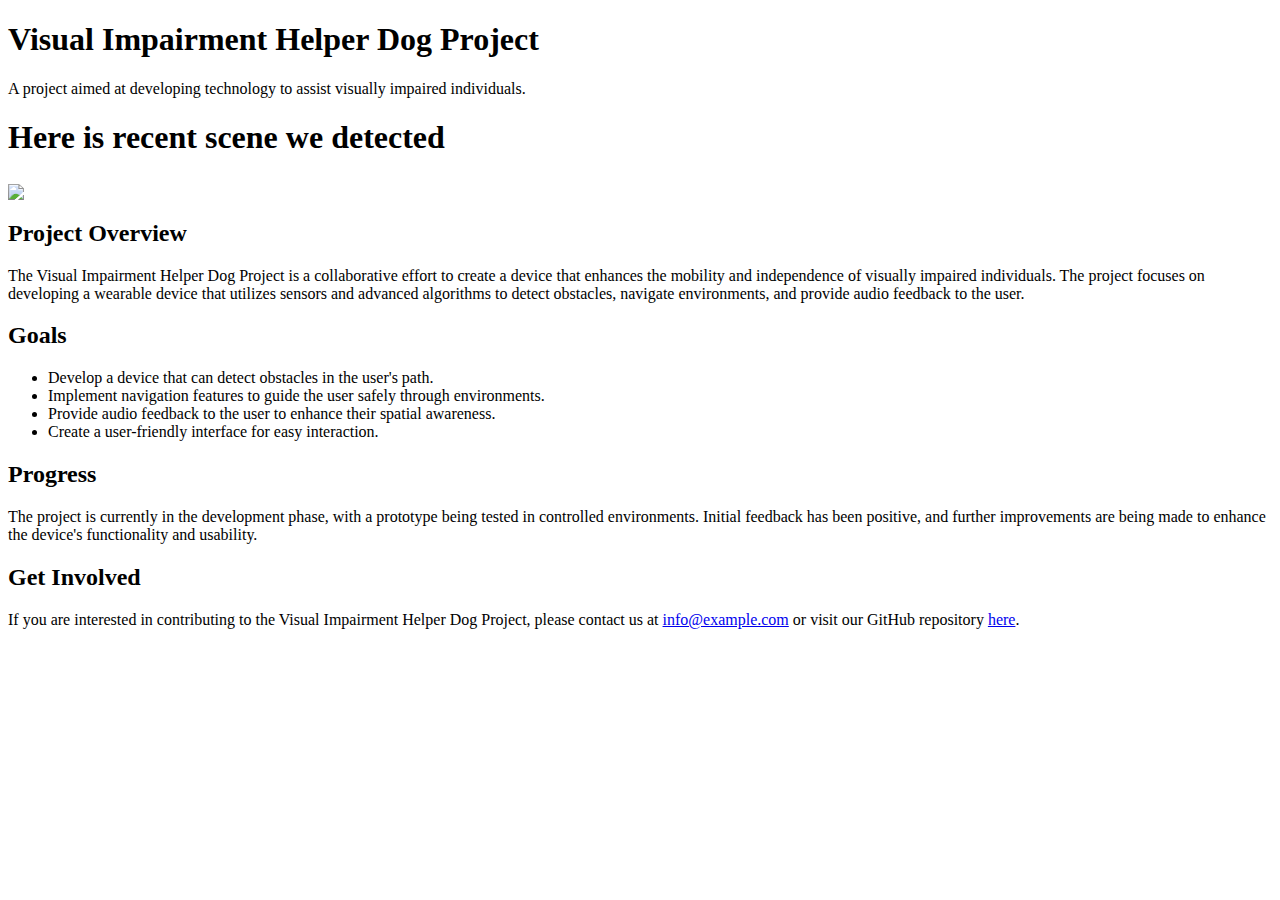
==== templates/index.html @ 7cc06b4c "static folder for jpg" ====
<!DOCTYPE html>
<html lang="en">
  <head>
    <meta charset="UTF-8" />
    <meta name="viewport" content="width=device-width, initial-scale=1.0" />
    <title>Visual Impairment Helper Dog Project</title>
    <link rel="stylesheet" href="styles.css" />
  </head>

  <body>
    <div class="container">
      <header class="header">
        <h1>Visual Impairment Helper Dog Project</h1>
        <p>
          A project aimed at developing technology to assist visually impaired
          individuals.
        </p>
      </header>
      <main class="main">
        <h1>Here is recent scene we detected</h1>
        <div>
          <img
            src="{{url_for('static', filename='image.jpg')}}"
            align="middle"
          />
        </div>
        <section>
          <h2>Project Overview</h2>
          <p>
            The Visual Impairment Helper Dog Project is a collaborative effort
            to create a device that enhances the mobility and independence of
            visually impaired individuals. The project focuses on developing a
            wearable device that utilizes sensors and advanced algorithms to
            detect obstacles, navigate environments, and provide audio feedback
            to the user.
          </p>
        </section>
        <section>
          <h2>Goals</h2>
          <ul>
            <li>
              Develop a device that can detect obstacles in the user's path.
            </li>
            <li>
              Implement navigation features to guide the user safely through
              environments.
            </li>
            <li>
              Provide audio feedback to the user to enhance their spatial
              awareness.
            </li>
            <li>Create a user-friendly interface for easy interaction.</li>
          </ul>
        </section>
        <section>
          <h2>Progress</h2>
          <p>
            The project is currently in the development phase, with a prototype
            being tested in controlled environments. Initial feedback has been
            positive, and further improvements are being made to enhance the
            device's functionality and usability.
          </p>
        </section>
        <section>
          <h2>Get Involved</h2>
          <p>
            If you are interested in contributing to the Visual Impairment
            Helper Dog Project, please contact us at
            <a href="mailto:info@example.com">info@example.com</a> or visit our
            GitHub repository
            <a
              href="https://github.com/your-username/visual-impairment-helper-dog"
              >here</a
            >.
          </p>
        </section>
      </main>
    </div>
  </body>
</html>
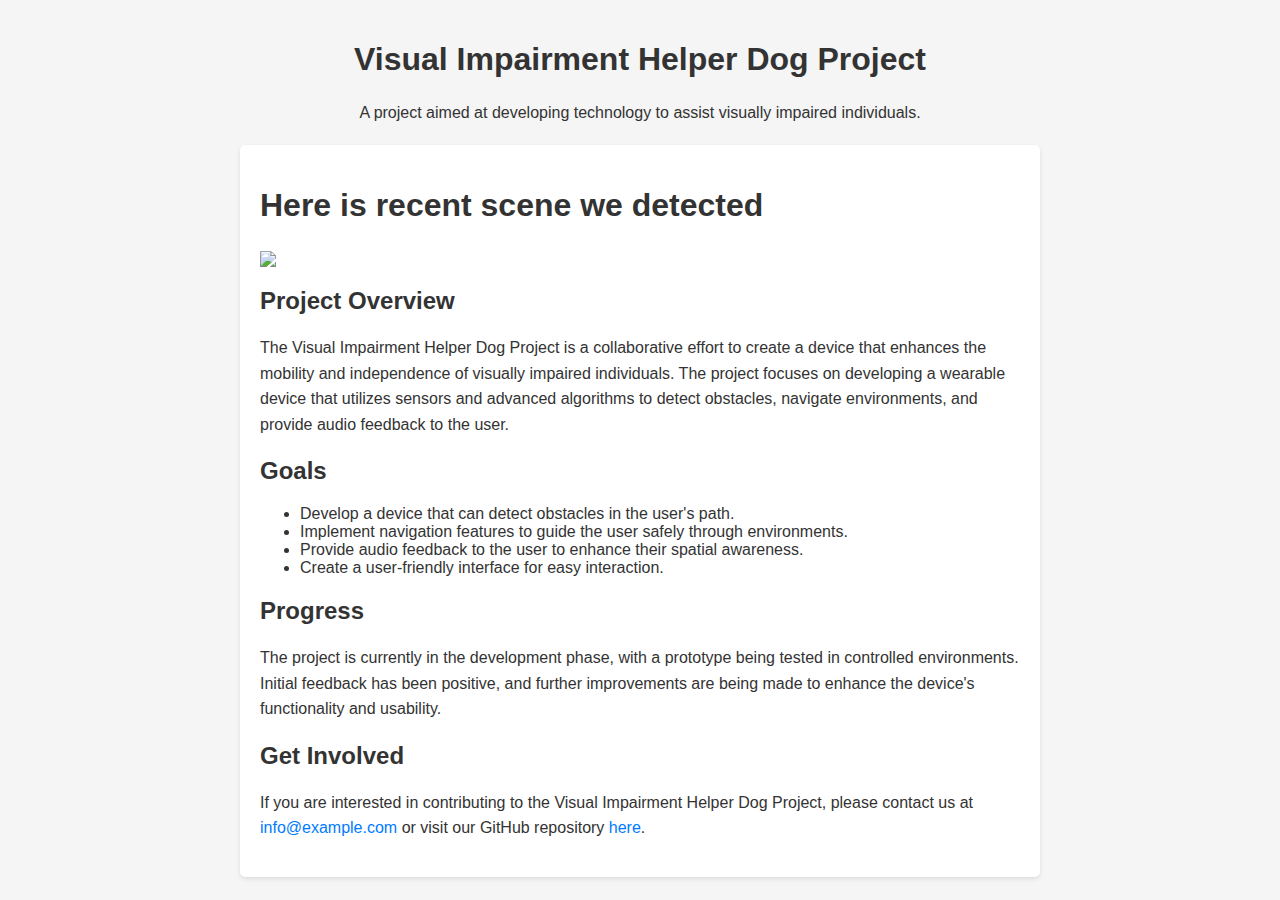
==== commit f38e8f90: "src changed" ====
--- a/templates/index.html
+++ b/templates/index.html
@@ -4,7 +4,7 @@
     <meta charset="UTF-8" />
     <meta name="viewport" content="width=device-width, initial-scale=1.0" />
     <title>Visual Impairment Helper Dog Project</title>
-    <link rel="stylesheet" href="styles.css" />
+    <link rel="stylesheet" href="../styles.css" />
   </head>
 
   <body>
@@ -19,10 +19,7 @@
       <main class="main">
         <h1>Here is recent scene we detected</h1>
         <div>
-          <img
-            src="{{url_for('static', filename='image.jpg')}}"
-            align="middle"
-          />
+          <img src="../static/image.jpg" align="middle" />
         </div>
         <section>
           <h2>Project Overview</h2>
--- a/styles.css
+++ b/styles.css
@@ -0,0 +1,39 @@
+/* styles.css */
+body {
+  font-family: Arial, sans-serif;
+  margin: 0;
+  padding: 0;
+  background-color: #f5f5f5;
+  color: #333;
+}
+
+.container {
+  max-width: 800px;
+  margin: 0 auto;
+  padding: 20px;
+}
+
+.header {
+  text-align: center;
+  margin-bottom: 20px;
+}
+
+.main {
+  background-color: #fff;
+  padding: 20px;
+  border-radius: 5px;
+  box-shadow: 0 2px 4px rgba(0, 0, 0, 0.1);
+}
+
+p {
+  line-height: 1.6;
+}
+
+a {
+  color: #007bff;
+  text-decoration: none;
+}
+
+a:hover {
+  text-decoration: underline;
+}
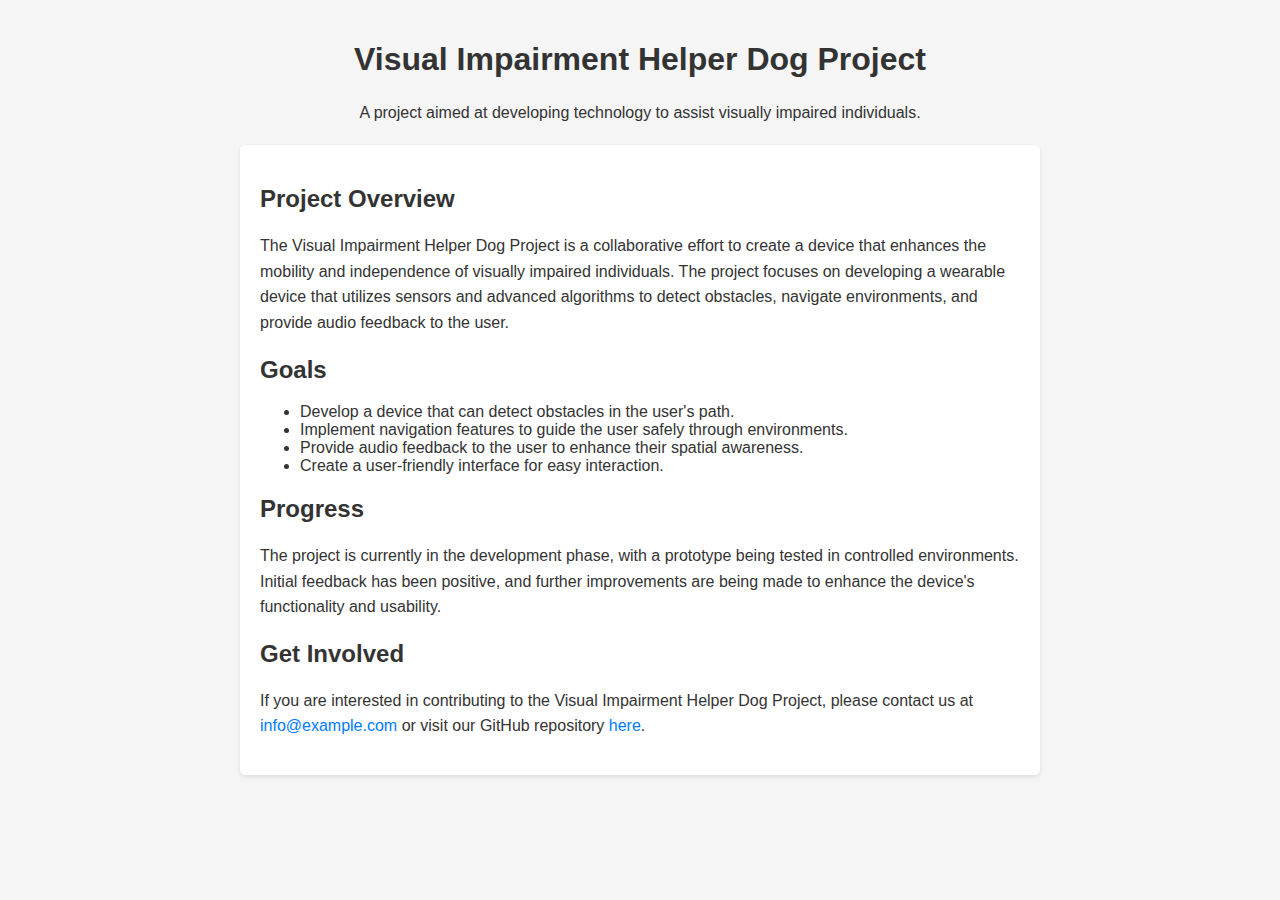
==== commit a12b9ffb: "integrated" ====
--- a/templates/index.html
+++ b/templates/index.html
@@ -2,9 +2,51 @@
 <html lang="en">
   <head>
     <meta charset="UTF-8" />
+    <meta http-equiv="X-UA-Compatible" content="IE=edge" />
     <meta name="viewport" content="width=device-width, initial-scale=1.0" />
+
     <title>Visual Impairment Helper Dog Project</title>
-    <link rel="stylesheet" href="../styles.css" />
+    <style>
+      /* styles.css */
+      body {
+        font-family: Arial, sans-serif;
+        margin: 0;
+        padding: 0;
+        background-color: #f5f5f5;
+        color: #333;
+      }
+
+      .container {
+        max-width: 800px;
+        margin: 0 auto;
+        padding: 20px;
+      }
+
+      .header {
+        text-align: center;
+        margin-bottom: 20px;
+      }
+
+      .main {
+        background-color: #fff;
+        padding: 20px;
+        border-radius: 5px;
+        box-shadow: 0 2px 4px rgba(0, 0, 0, 0.1);
+      }
+
+      p {
+        line-height: 1.6;
+      }
+
+      a {
+        color: #007bff;
+        text-decoration: none;
+      }
+
+      a:hover {
+        text-decoration: underline;
+      }
+    </style>
   </head>
 
   <body>
@@ -17,10 +59,6 @@
         </p>
       </header>
       <main class="main">
-        <h1>Here is recent scene we detected</h1>
-        <div>
-          <img src="../static/image.jpg" align="middle" />
-        </div>
         <section>
           <h2>Project Overview</h2>
           <p>
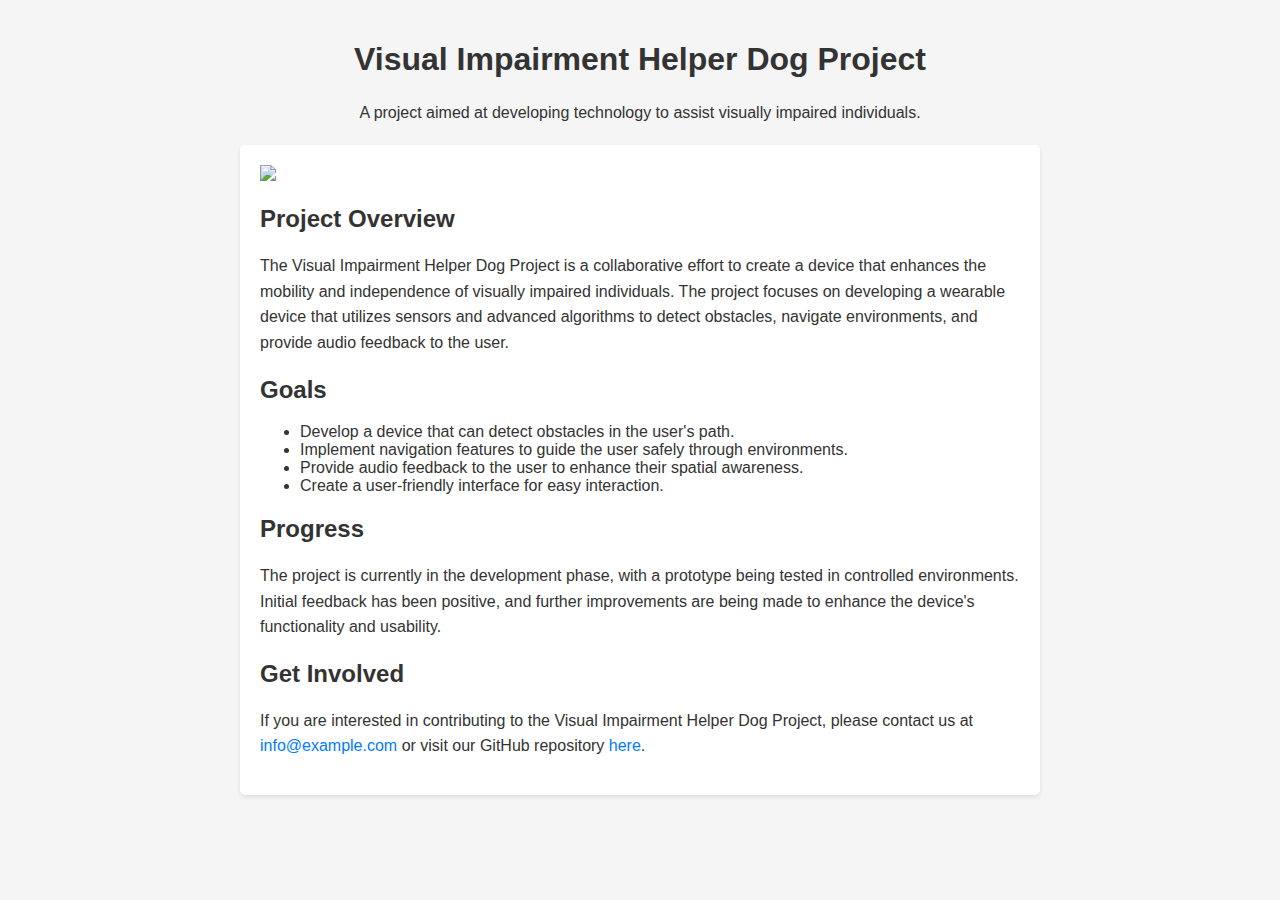
==== commit 28c33230: "edited" ====
--- a/templates/index.html
+++ b/templates/index.html
@@ -59,6 +59,7 @@
         </p>
       </header>
       <main class="main">
+        <img src="../image.jpg" />
         <section>
           <h2>Project Overview</h2>
           <p>
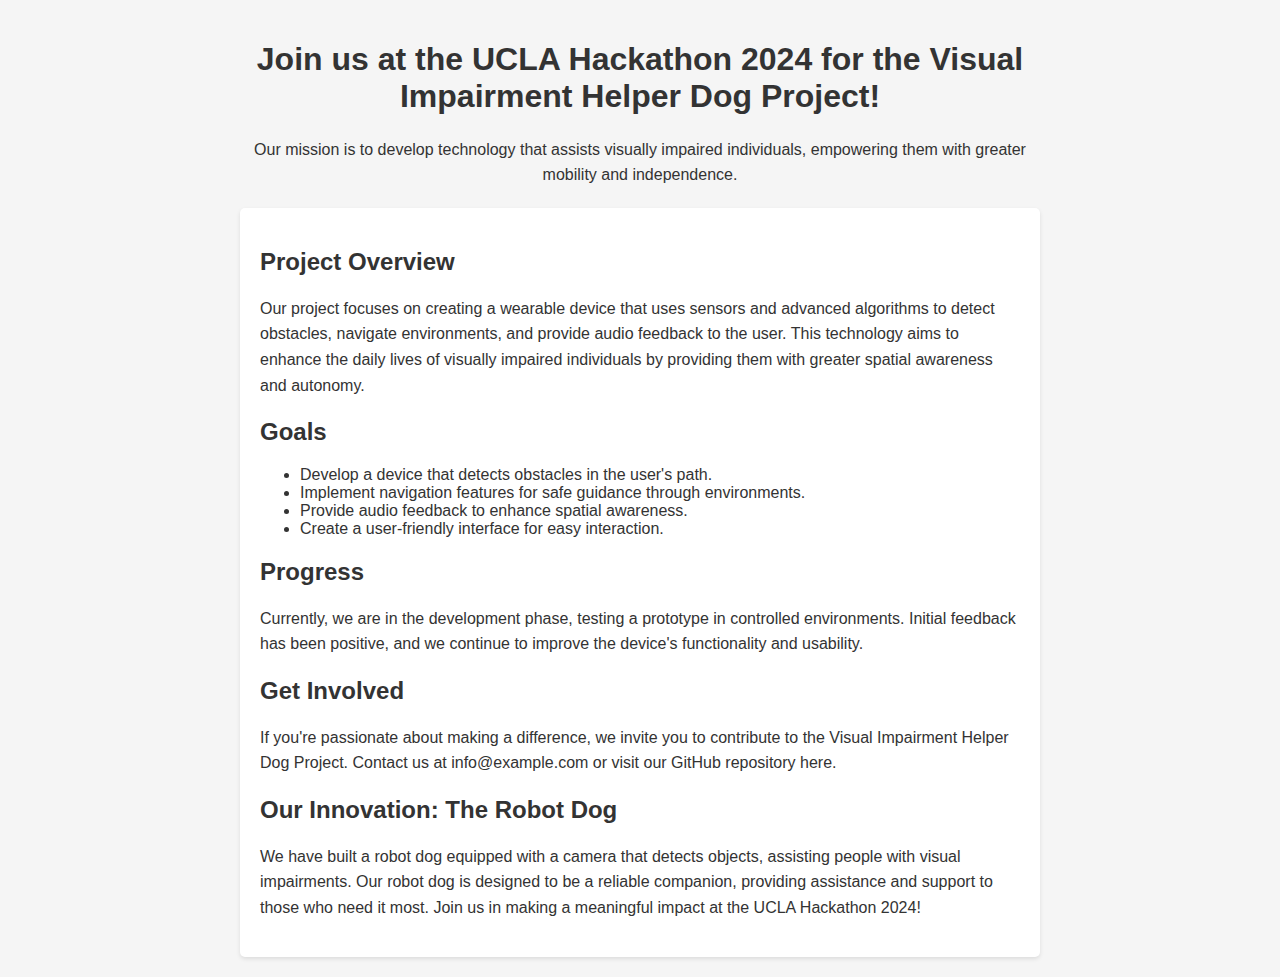
==== commit 906731f8: "new html" ====
--- a/templates/index.html
+++ b/templates/index.html
@@ -52,62 +52,62 @@
   <body>
     <div class="container">
       <header class="header">
-        <h1>Visual Impairment Helper Dog Project</h1>
+        <h1>
+          Join us at the UCLA Hackathon 2024 for the Visual Impairment Helper
+          Dog Project!
+        </h1>
         <p>
-          A project aimed at developing technology to assist visually impaired
-          individuals.
+          Our mission is to develop technology that assists visually impaired
+          individuals, empowering them with greater mobility and independence.
         </p>
       </header>
       <main class="main">
-        <img src="../image.jpg" />
         <section>
           <h2>Project Overview</h2>
           <p>
-            The Visual Impairment Helper Dog Project is a collaborative effort
-            to create a device that enhances the mobility and independence of
-            visually impaired individuals. The project focuses on developing a
-            wearable device that utilizes sensors and advanced algorithms to
-            detect obstacles, navigate environments, and provide audio feedback
-            to the user.
+            Our project focuses on creating a wearable device that uses sensors
+            and advanced algorithms to detect obstacles, navigate environments,
+            and provide audio feedback to the user. This technology aims to
+            enhance the daily lives of visually impaired individuals by
+            providing them with greater spatial awareness and autonomy.
           </p>
         </section>
         <section>
           <h2>Goals</h2>
           <ul>
+            <li>Develop a device that detects obstacles in the user's path.</li>
             <li>
-              Develop a device that can detect obstacles in the user's path.
-            </li>
-            <li>
-              Implement navigation features to guide the user safely through
+              Implement navigation features for safe guidance through
               environments.
             </li>
-            <li>
-              Provide audio feedback to the user to enhance their spatial
-              awareness.
-            </li>
+            <li>Provide audio feedback to enhance spatial awareness.</li>
             <li>Create a user-friendly interface for easy interaction.</li>
           </ul>
         </section>
         <section>
           <h2>Progress</h2>
           <p>
-            The project is currently in the development phase, with a prototype
-            being tested in controlled environments. Initial feedback has been
-            positive, and further improvements are being made to enhance the
-            device's functionality and usability.
+            Currently, we are in the development phase, testing a prototype in
+            controlled environments. Initial feedback has been positive, and we
+            continue to improve the device's functionality and usability.
           </p>
         </section>
         <section>
           <h2>Get Involved</h2>
           <p>
-            If you are interested in contributing to the Visual Impairment
-            Helper Dog Project, please contact us at
-            <a href="mailto:info@example.com">info@example.com</a> or visit our
-            GitHub repository
-            <a
-              href="https://github.com/your-username/visual-impairment-helper-dog"
-              >here</a
-            >.
+            If you're passionate about making a difference, we invite you to
+            contribute to the Visual Impairment Helper Dog Project. Contact us
+            at info@example.com or visit our GitHub repository here.
+          </p>
+        </section>
+        <section>
+          <h2>Our Innovation: The Robot Dog</h2>
+          <p>
+            We have built a robot dog equipped with a camera that detects
+            objects, assisting people with visual impairments. Our robot dog is
+            designed to be a reliable companion, providing assistance and
+            support to those who need it most. Join us in making a meaningful
+            impact at the UCLA Hackathon 2024!
           </p>
         </section>
       </main>
